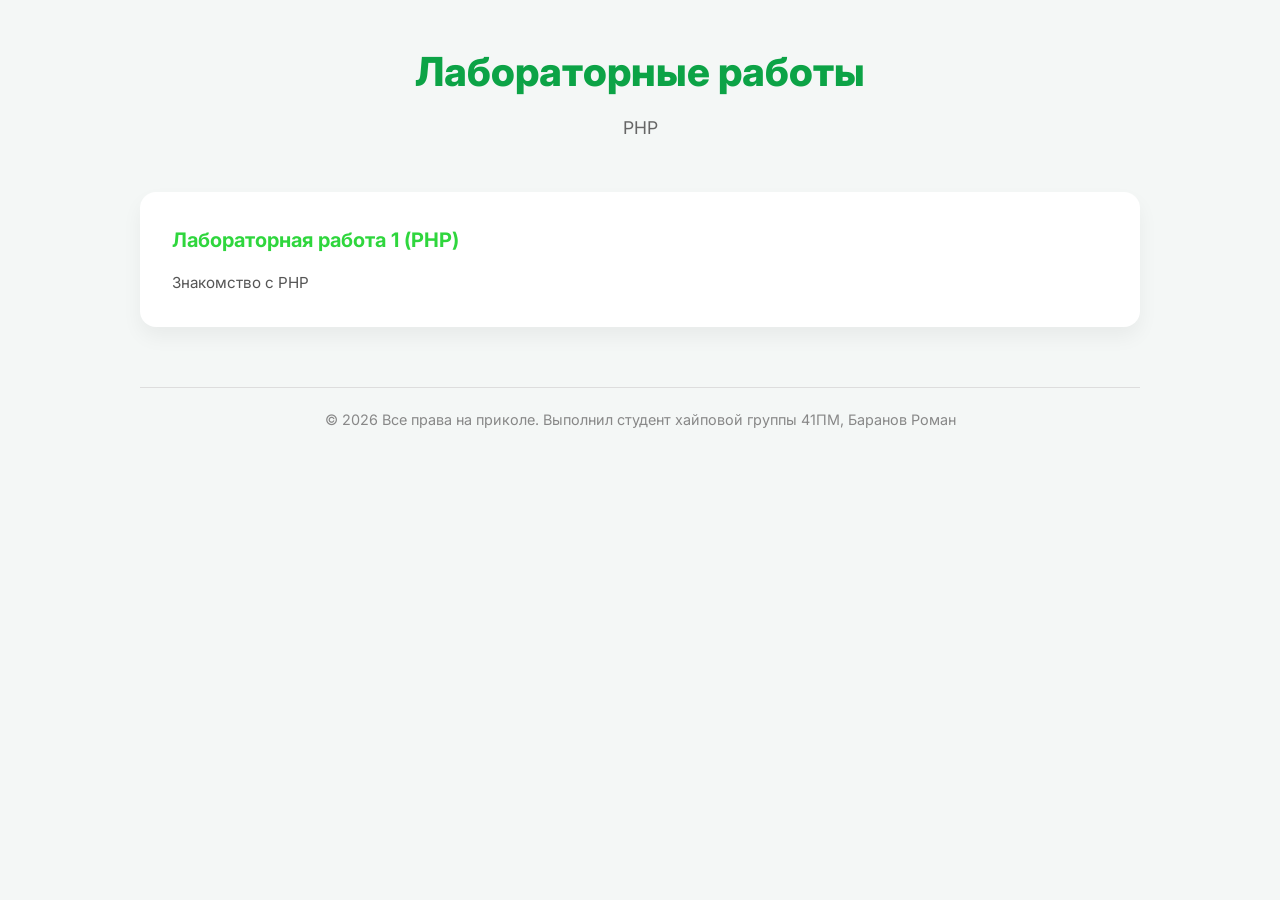
==== index.html @ 6e23d9ca "lab1" ====
<!DOCTYPE html>
<html lang="ru">
<head>
    <meta charset="UTF-8">
    <meta name="viewport" content="width=device-width, initial-scale=1.0">
    <title>Лабы</title>
    <link href="https://fonts.googleapis.com/css2?family=Inter:wght@400;600;800&display=swap" rel="stylesheet">
    <link rel="stylesheet" href="styles.css">
</head>
<body>

<div class="container">
    <header class="header">
        <h1>Лабораторные работы</h1>
        <p>PHP</p>
    </header>

    <div class="grid-container">

        <a href="lab1/index.html" class="card">
            <h2>Лабораторная работа 1 (PHP)</h2>
            <p>Знакомство с PHP</p>
        </a>

    </div>

    <footer class="footer">
        <p>© 2026 Все права на приколе. Выполнил студент хайповой группы 41ПМ, Баранов Роман</p>
    </footer>
</div>

</body>
</html>
---- styles.css ----
:root {
    --bg-color: #f4f7f6;
    --text-color: #333333;
    --card-bg: #ffffff;
    --primary-color: #2fd63d;
    --primary-hover: #0ca346;
    --shadow: 0 10px 20px rgba(0,0,0,0.05);
    --transition: all 0.3s ease;
}

* {
    margin: 0;
    padding: 0;
    box-sizing: border-box;
}

body {
    font-family: 'Inter', sans-serif;
    background-color: var(--bg-color);
    color: var(--text-color);
    line-height: 1.6;
    display: flex;
    justify-content: center;
    padding: 40px 20px;
}

.container {
    max-width: 1000px;
    width: 100%;
}

.header {
    text-align: center;
    margin-bottom: 50px;
}

.header h1 {
    font-size: 2.5rem;
    font-weight: 800;
    color: var(--primary-hover);
    margin-bottom: 10px;
}

.header p {
    font-size: 1.1rem;
    color: #666;
}

.grid-container {
    display: grid;
    grid-template-columns: repeat(auto-fit, minmax(300px, 1fr));
    gap: 25px;
}

.card {
    background-color: var(--card-bg);
    padding: 30px;
    border-radius: 16px;
    text-decoration: none;
    color: inherit;
    box-shadow: var(--shadow);
    border: 2px solid transparent;
    transition: var(--transition);
    display: flex;
    flex-direction: column;
}

.card:hover {
    transform: translateY(-7px);
    border-color: var(--primary-color);
    box-shadow: 0 15px 30px rgba(67, 238, 104, 0.15);
}

.card h2 {
    font-size: 1.25rem;
    color: var(--primary-color);
    margin-bottom: 15px;
    transition: var(--transition);
}

.card:hover h2 {
    color: var(--primary-hover);
}

.card p {
    font-size: 0.95rem;
    color: #555;
}

.footer {
    text-align: center;
    margin-top: 60px;
    padding-top: 20px;
    border-top: 1px solid #ddd;
    font-size: 0.9rem;
    color: #888;
}

/* Стили для недоступных карточек */
.tempopary_unavailable {
    background-color: #e9e9e9;
    cursor: not-allowed;
}

.tempopary_unavailable h2 {
    color: #6d6c6c;
}

.tempopary_unavailable:hover h2 {
    color: #6d6c6c;
}

.tempopary_unavailable:hover {
    transform: translateY(0);
    border-color: #d6d6d6;
    box-shadow: var(--shadow);
}

@media (max-width: 600px) {
    .header h1 {
        font-size: 2rem;
    }
    .card {
        padding: 20px;
    }
}
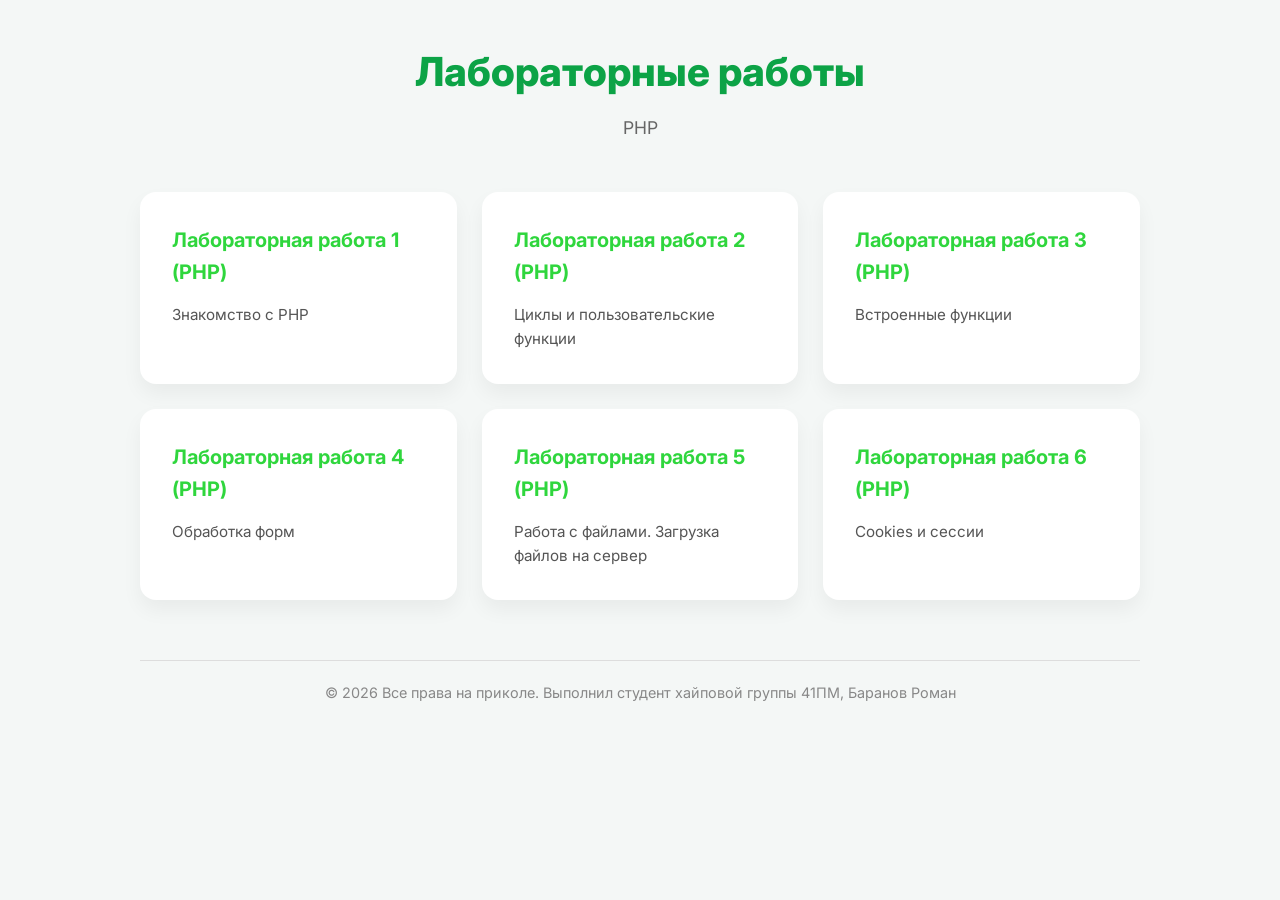
==== commit 70046691: "upd" ====
--- a/index.html
+++ b/index.html
@@ -22,6 +22,32 @@
             <p>Знакомство с PHP</p>
         </a>
 
+        <a href="lab2/index.html" class="card">
+            <h2>Лабораторная работа 2 (PHP)</h2>
+            <p>Циклы и пользовательские функции</p>
+        </a>
+
+        <a href="lab3/index.html" class="card">
+            <h2>Лабораторная работа 3 (PHP)</h2>
+            <p>Встроенные функции</p>
+        </a>
+
+        <a href="lab4/index.html" class="card">
+            <h2>Лабораторная работа 4 (PHP)</h2>
+            <p>Обработка форм</p>
+        </a>
+
+        <a href="lab5/index.html" class="card">
+            <h2>Лабораторная работа 5 (PHP)</h2>
+            <p>Работа с файлами. Загрузка файлов на сервер</p>
+        </a>
+
+        <a href="lab6/index.html" class="card">
+            <h2>Лабораторная работа 6 (PHP)</h2>
+            <p>Cookies и сессии</p>
+        </a>
+
+
     </div>
 
     <footer class="footer">
@@ -30,4 +56,4 @@
 </div>
 
 </body>
-</html>+</html>
